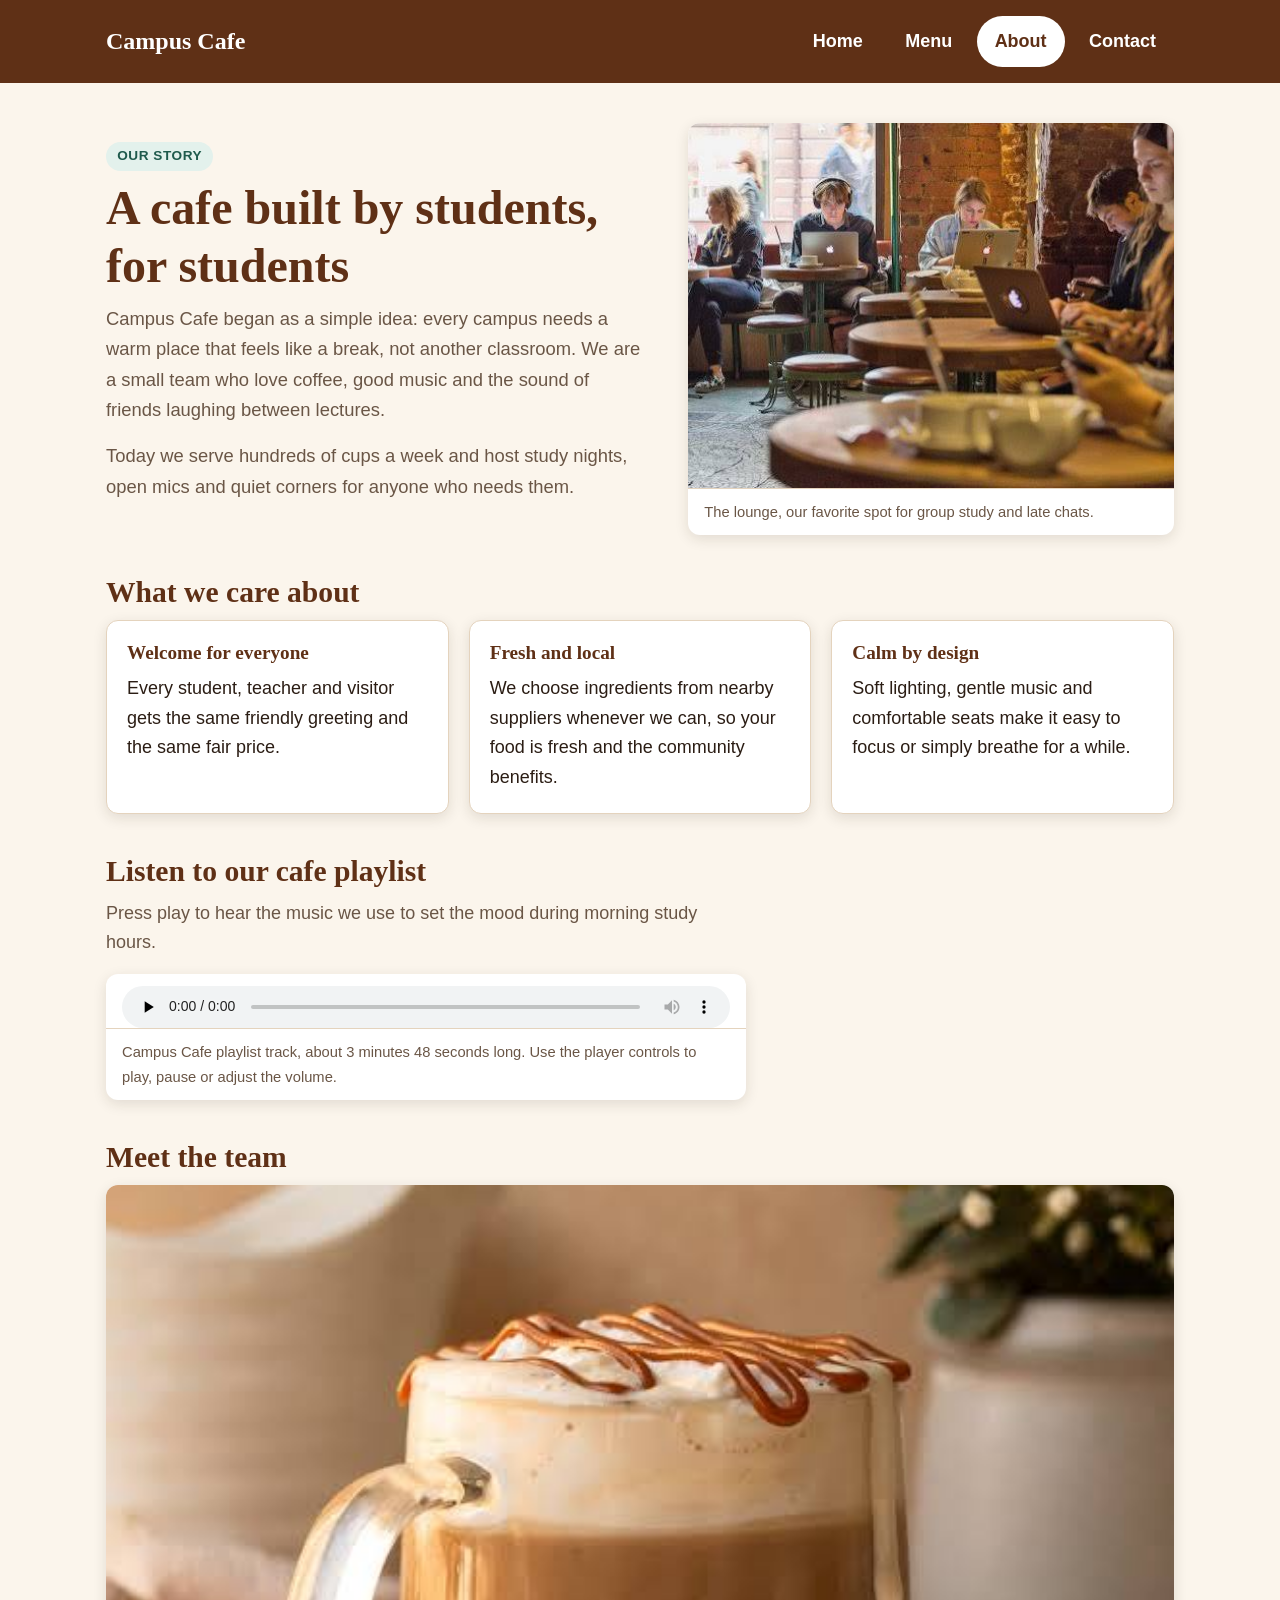
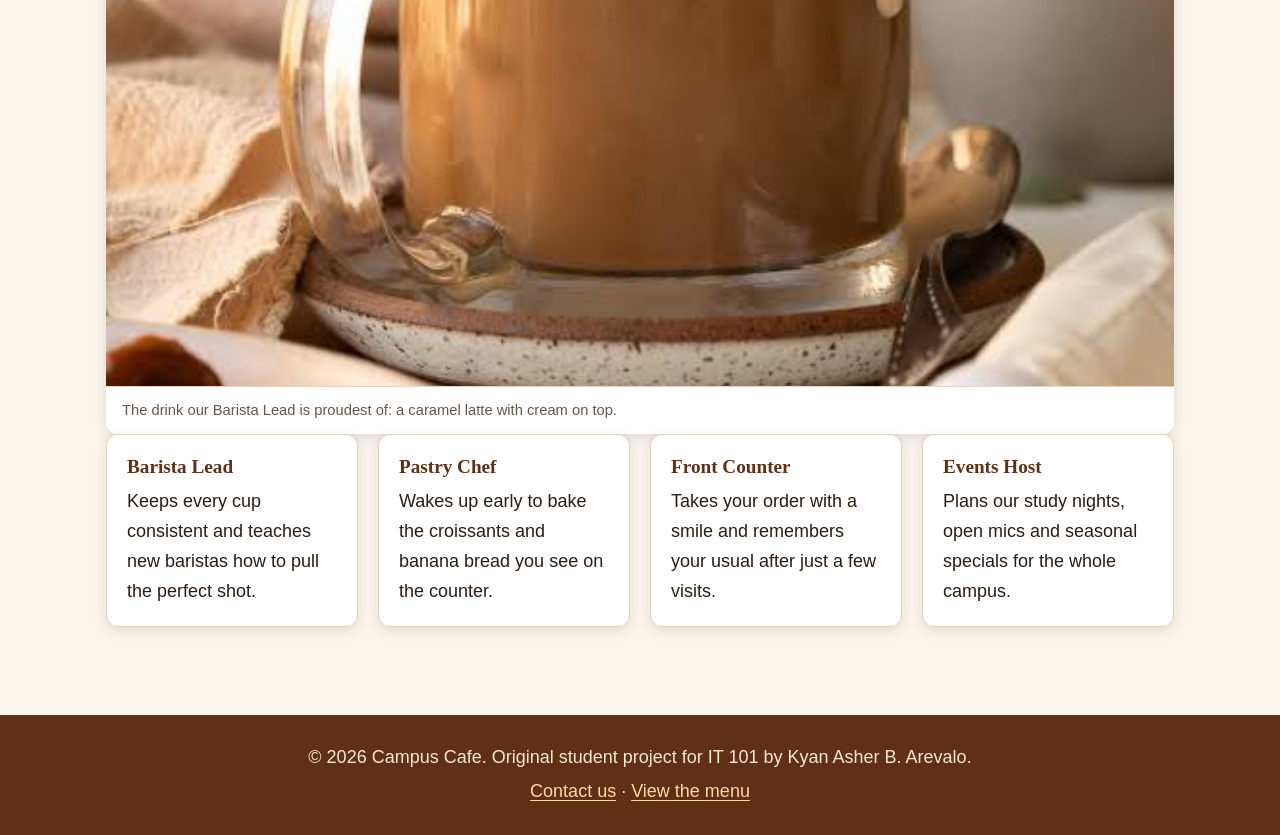
==== ITC FINALS/about.html @ 00d06ed1 "Add files via upload" ====
<!DOCTYPE html>
<html lang="en">
<head>
  <meta charset="UTF-8">
  <meta name="viewport" content="width=device-width, initial-scale=1.0">
  <meta name="description" content="Learn the story of Campus Cafe, meet the team and listen to our cafe playlist.">
  <title>Campus Cafe | About</title>
  <link rel="stylesheet" href="css/style.css">
</head>
<body>
  <a class="skip-link" href="#main-content">Skip to main content</a>

  <header class="site-header">
    <div class="header-inner">
      <a class="brand" href="index.html">Campus Cafe</a>
      <nav class="site-nav" aria-label="Main navigation">
        <ul>
          <li><a href="index.html">Home</a></li>
          <li><a href="menu.html">Menu</a></li>
          <li><a href="about.html" aria-current="page">About</a></li>
          <li><a href="contact.html">Contact</a></li>
        </ul>
      </nav>
    </div>
  </header>

  <main id="main-content">
    <section class="hero" aria-labelledby="page-title">
      <div class="hero-text">
        <span class="eyebrow">Our story</span>
        <h1 id="page-title">A cafe built by students, for students</h1>
        <p>Campus Cafe began as a simple idea: every campus needs a warm place that feels like a break, not another classroom. We are a small team who love coffee, good music and the sound of friends laughing between lectures.</p>
        <p>Today we serve hundreds of cups a week and host study nights, open mics and quiet corners for anyone who needs them.</p>
      </div>
      <figure>
        <img src="image4.png" alt="Students working on laptops at round wooden tables inside a brick-walled cafe" width="480" height="359">
        <figcaption>The lounge, our favorite spot for group study and late chats.</figcaption>
      </figure>
    </section>

    <section aria-labelledby="values-title">
      <h2 id="values-title">What we care about</h2>
      <div class="card-grid">
        <article class="card">
          <h3>Welcome for everyone</h3>
          <p>Every student, teacher and visitor gets the same friendly greeting and the same fair price.</p>
        </article>
        <article class="card">
          <h3>Fresh and local</h3>
          <p>We choose ingredients from nearby suppliers whenever we can, so your food is fresh and the community benefits.</p>
        </article>
        <article class="card">
          <h3>Calm by design</h3>
          <p>Soft lighting, gentle music and comfortable seats make it easy to focus or simply breathe for a while.</p>
        </article>
      </div>
    </section>

    <section aria-labelledby="playlist-title">
      <h2 id="playlist-title">Listen to our cafe playlist</h2>
      <p class="section-intro">Press play to hear the music we use to set the mood during morning study hours.</p>
      <figure class="media-box">
        <audio controls preload="none" aria-describedby="audio-caption">
          <source src="Cafe.mp3" type="audio/mpeg">
          Your browser does not support the audio element. You can download the track from <a href="Cafe.mp3">this link</a>.
        </audio>
        <figcaption id="audio-caption">Campus Cafe playlist track, about 3 minutes 48 seconds long. Use the player controls to play, pause or adjust the volume.</figcaption>
      </figure>
    </section>

    <section aria-labelledby="team-title">
      <h2 id="team-title">Meet the team</h2>
      <figure>
        <img src="image2.png" alt="Glass mug of latte topped with whipped cream and a caramel drizzle, resting on a speckled plate" width="554" height="554">
        <figcaption>The drink our Barista Lead is proudest of: a caramel latte with cream on top.</figcaption>
      </figure>
      <ul class="team-list">
        <li class="card">
          <h3>Barista Lead</h3>
          <p>Keeps every cup consistent and teaches new baristas how to pull the perfect shot.</p>
        </li>
        <li class="card">
          <h3>Pastry Chef</h3>
          <p>Wakes up early to bake the croissants and banana bread you see on the counter.</p>
        </li>
        <li class="card">
          <h3>Front Counter</h3>
          <p>Takes your order with a smile and remembers your usual after just a few visits.</p>
        </li>
        <li class="card">
          <h3>Events Host</h3>
          <p>Plans our study nights, open mics and seasonal specials for the whole campus.</p>
        </li>
      </ul>
    </section>
  </main>

  <footer class="site-footer">
    <p>&copy; 2026 Campus Cafe. Original student project for IT 101 by Kyan Asher B. Arevalo.</p>
    <p><a href="contact.html">Contact us</a> &middot; <a href="menu.html">View the menu</a></p>
  </footer>
</body>
</html>
---- ITC FINALS/css/style.css ----
:root {
  --color-bg: #fbf5ec;
  --color-surface: #ffffff;
  --color-ink: #2b1d14;
  --color-muted: #6a5646;
  --color-brand: #8a4b25;
  --color-brand-dark: #5f3016;
  --color-accent: #2f7a68;
  --color-accent-dark: #1f5a4c;
  --color-line: #e4d3bd;
  --color-focus: #f2a900;
  --font-heading: Georgia, "Times New Roman", serif;
  --font-body: "Segoe UI", Tahoma, Verdana, sans-serif;
  --radius: 12px;
  --shadow: 0 4px 14px rgba(43, 29, 20, 0.12);
  --gap: 1.25rem;
}

*,
*::before,
*::after {
  box-sizing: border-box;
}

html {
  scroll-behavior: smooth;
}

body {
  margin: 0;
  font-family: var(--font-body);
  font-size: 1.0625rem;
  line-height: 1.65;
  color: var(--color-ink);
  background: var(--color-bg);
}

img {
  display: block;
  max-width: 100%;
  height: auto;
}

h1,
h2,
h3 {
  font-family: var(--font-heading);
  line-height: 1.2;
  color: var(--color-brand-dark);
  margin: 0 0 0.6rem;
}

h1 {
  font-size: 2rem;
}

h2 {
  font-size: 1.5rem;
}

h3 {
  font-size: 1.2rem;
}

p {
  margin: 0 0 1rem;
}

a {
  color: var(--color-accent-dark);
  text-underline-offset: 3px;
}

a:hover {
  color: var(--color-brand);
  text-decoration-thickness: 2px;
}

a:focus-visible,
button:focus-visible,
input:focus-visible,
select:focus-visible,
textarea:focus-visible,
audio:focus-visible {
  outline: 3px solid var(--color-focus);
  outline-offset: 3px;
}

.skip-link {
  position: absolute;
  left: 0.5rem;
  top: -3rem;
  padding: 0.5rem 0.9rem;
  background: var(--color-brand-dark);
  color: #fff;
  border-radius: 0 0 8px 8px;
  z-index: 10;
}

.skip-link:focus {
  top: 0;
}

.site-header {
  background: var(--color-brand-dark);
  color: #fff;
}

.header-inner {
  display: flex;
  flex-direction: column;
  align-items: center;
  gap: 0.75rem;
  max-width: 1100px;
  margin: 0 auto;
  padding: 1rem;
}

.brand {
  font-family: var(--font-heading);
  font-size: 1.5rem;
  font-weight: 700;
  color: #fff;
  text-decoration: none;
}

.brand:hover {
  color: #ffd9a8;
}

.site-nav ul {
  display: flex;
  flex-wrap: wrap;
  justify-content: center;
  gap: 0.4rem;
  margin: 0;
  padding: 0;
  list-style: none;
}

.site-nav a {
  display: block;
  padding: 0.55rem 1rem;
  border-radius: 999px;
  color: #fff;
  text-decoration: none;
  font-weight: 600;
  border: 2px solid transparent;
  transition: background 0.2s ease, color 0.2s ease;
}

.site-nav a:hover {
  background: rgba(255, 255, 255, 0.18);
  color: #fff;
}

.site-nav a[aria-current="page"] {
  background: #fff;
  color: var(--color-brand-dark);
}

main {
  max-width: 1100px;
  margin: 0 auto;
  padding: 1.5rem 1rem 3rem;
}

.hero {
  display: grid;
  grid-template-columns: 1fr;
  gap: var(--gap);
  align-items: center;
  margin-bottom: 2.5rem;
}

.hero-text p {
  font-size: 1.15rem;
  color: var(--color-muted);
}

.eyebrow {
  display: inline-block;
  margin-bottom: 0.5rem;
  padding: 0.2rem 0.7rem;
  background: #e3f1ec;
  color: var(--color-accent-dark);
  border-radius: 999px;
  font-size: 0.85rem;
  font-weight: 700;
  letter-spacing: 0.04em;
  text-transform: uppercase;
}

.button-row {
  display: flex;
  flex-wrap: wrap;
  gap: 0.75rem;
  margin-top: 1rem;
}

.button,
button {
  display: inline-block;
  padding: 0.8rem 1.5rem;
  border: 2px solid var(--color-brand);
  border-radius: 999px;
  background: var(--color-brand);
  color: #fff;
  font: inherit;
  font-weight: 700;
  text-decoration: none;
  cursor: pointer;
  transition: background 0.2s ease, transform 0.15s ease, color 0.2s ease;
}

.button:hover,
button:hover {
  background: var(--color-brand-dark);
  border-color: var(--color-brand-dark);
  color: #fff;
  transform: translateY(-2px);
}

.button:active,
button:active {
  transform: translateY(0);
}

.button-outline {
  background: transparent;
  color: var(--color-brand);
}

.button-outline:hover {
  background: var(--color-brand);
  color: #fff;
}

figure img {
  width: 100%;
  aspect-ratio: 4 / 3;
  object-fit: cover;
}

figure {
  margin: 0;
  background: var(--color-surface);
  border-radius: var(--radius);
  box-shadow: var(--shadow);
  overflow: hidden;
}

figcaption {
  padding: 0.7rem 1rem;
  font-size: 0.92rem;
  color: var(--color-muted);
  border-top: 1px solid var(--color-line);
}

section {
  margin-bottom: 2.5rem;
}

.section-intro {
  max-width: 60ch;
  color: var(--color-muted);
}

.card-grid {
  display: grid;
  grid-template-columns: 1fr;
  gap: var(--gap);
}

.card {
  display: flex;
  flex-direction: column;
  background: var(--color-surface);
  border: 1px solid var(--color-line);
  border-radius: var(--radius);
  box-shadow: var(--shadow);
  padding: 1.25rem;
  transition: transform 0.2s ease, box-shadow 0.2s ease;
}

.card:hover {
  transform: translateY(-4px);
  box-shadow: 0 8px 22px rgba(43, 29, 20, 0.18);
}

.card p:last-child {
  margin-bottom: 0;
}

.price {
  margin-top: auto;
  font-weight: 700;
  color: var(--color-accent-dark);
}

.menu-list {
  display: flex;
  flex-direction: column;
  gap: 0.75rem;
  margin: 0;
  padding: 0;
  list-style: none;
}

.menu-list li {
  display: flex;
  flex-wrap: wrap;
  justify-content: space-between;
  gap: 0.25rem 1rem;
  padding: 0.9rem 1rem;
  background: var(--color-surface);
  border: 1px solid var(--color-line);
  border-left: 6px solid var(--color-brand);
  border-radius: var(--radius);
}

.menu-list .item-name {
  font-weight: 700;
}

.menu-list .item-desc {
  flex-basis: 100%;
  margin: 0;
  font-size: 0.95rem;
  color: var(--color-muted);
}

.menu-layout {
  display: grid;
  grid-template-columns: 1fr;
  gap: var(--gap);
}

.hours-table {
  width: 100%;
  border-collapse: collapse;
  background: var(--color-surface);
  border-radius: var(--radius);
  overflow: hidden;
  box-shadow: var(--shadow);
}

.hours-table th,
.hours-table td {
  padding: 0.75rem 1rem;
  text-align: left;
  border-bottom: 1px solid var(--color-line);
}

.hours-table th {
  background: var(--color-brand-dark);
  color: #fff;
}

.hours-table tr:hover td {
  background: #fdf0dc;
}

.media-box {
  max-width: 640px;
}

audio {
  display: block;
  width: 100%;
  padding: 0.75rem 1rem 0;
}

.team-list {
  display: grid;
  grid-template-columns: 1fr;
  gap: var(--gap);
  margin: 0;
  padding: 0;
  list-style: none;
}

.contact-layout {
  display: grid;
  grid-template-columns: 1fr;
  gap: 2rem;
}

.contact-form {
  display: flex;
  flex-direction: column;
  gap: 1.1rem;
  padding: 1.5rem;
  background: var(--color-surface);
  border: 1px solid var(--color-line);
  border-radius: var(--radius);
  box-shadow: var(--shadow);
}

.field {
  display: flex;
  flex-direction: column;
  gap: 0.35rem;
}

.field label {
  font-weight: 700;
}

.required-mark {
  color: #b3261e;
}

.field input,
.field select,
.field textarea {
  width: 100%;
  padding: 0.75rem 0.9rem;
  border: 2px solid var(--color-line);
  border-radius: 8px;
  background: #fffdf9;
  color: var(--color-ink);
  font: inherit;
  transition: border-color 0.2s ease, box-shadow 0.2s ease;
}

.field input:hover,
.field select:hover,
.field textarea:hover {
  border-color: var(--color-brand);
}

.field input:focus,
.field select:focus,
.field textarea:focus {
  border-color: var(--color-accent);
  box-shadow: 0 0 0 4px rgba(47, 122, 104, 0.2);
}

.field input:user-invalid,
.field select:user-invalid,
.field textarea:user-invalid {
  border-color: #b3261e;
}

.field textarea {
  min-height: 9rem;
  resize: vertical;
}

.form-note {
  margin: 0;
  font-size: 0.9rem;
  color: var(--color-muted);
}

.contact-form button {
  align-self: stretch;
}

.info-panel {
  padding: 1.5rem;
  background: #e3f1ec;
  border-radius: var(--radius);
}

.info-panel ul {
  margin: 0;
  padding-left: 1.2rem;
}

.site-footer {
  background: var(--color-brand-dark);
  color: #f6e7d3;
  text-align: center;
  padding: 1.5rem 1rem;
}

.site-footer p {
  margin: 0.25rem 0;
}

.site-footer a {
  color: #ffd9a8;
}

.site-footer a:hover {
  color: #fff;
}

@media (min-width: 600px) {
  h1 {
    font-size: 2.5rem;
  }

  .card-grid {
    grid-template-columns: repeat(2, 1fr);
  }

  .team-list {
    grid-template-columns: repeat(2, 1fr);
  }

  .contact-form button {
    align-self: flex-start;
  }
}

@media (min-width: 960px) {
  body {
    font-size: 1.125rem;
  }

  h1 {
    font-size: 3rem;
  }

  h2 {
    font-size: 1.85rem;
  }

  .header-inner {
    flex-direction: row;
    justify-content: space-between;
  }

  main {
    padding-top: 2.5rem;
  }

  .hero {
    grid-template-columns: 1.1fr 1fr;
    gap: 3rem;
  }

  .card-grid {
    grid-template-columns: repeat(3, 1fr);
  }

  .menu-layout {
    grid-template-columns: 1fr 1fr;
  }

  .team-list {
    grid-template-columns: repeat(4, 1fr);
  }

  .contact-layout {
    grid-template-columns: 1.4fr 1fr;
    align-items: start;
  }
}

@media (prefers-reduced-motion: reduce) {
  * {
    transition: none !important;
    scroll-behavior: auto !important;
  }
}
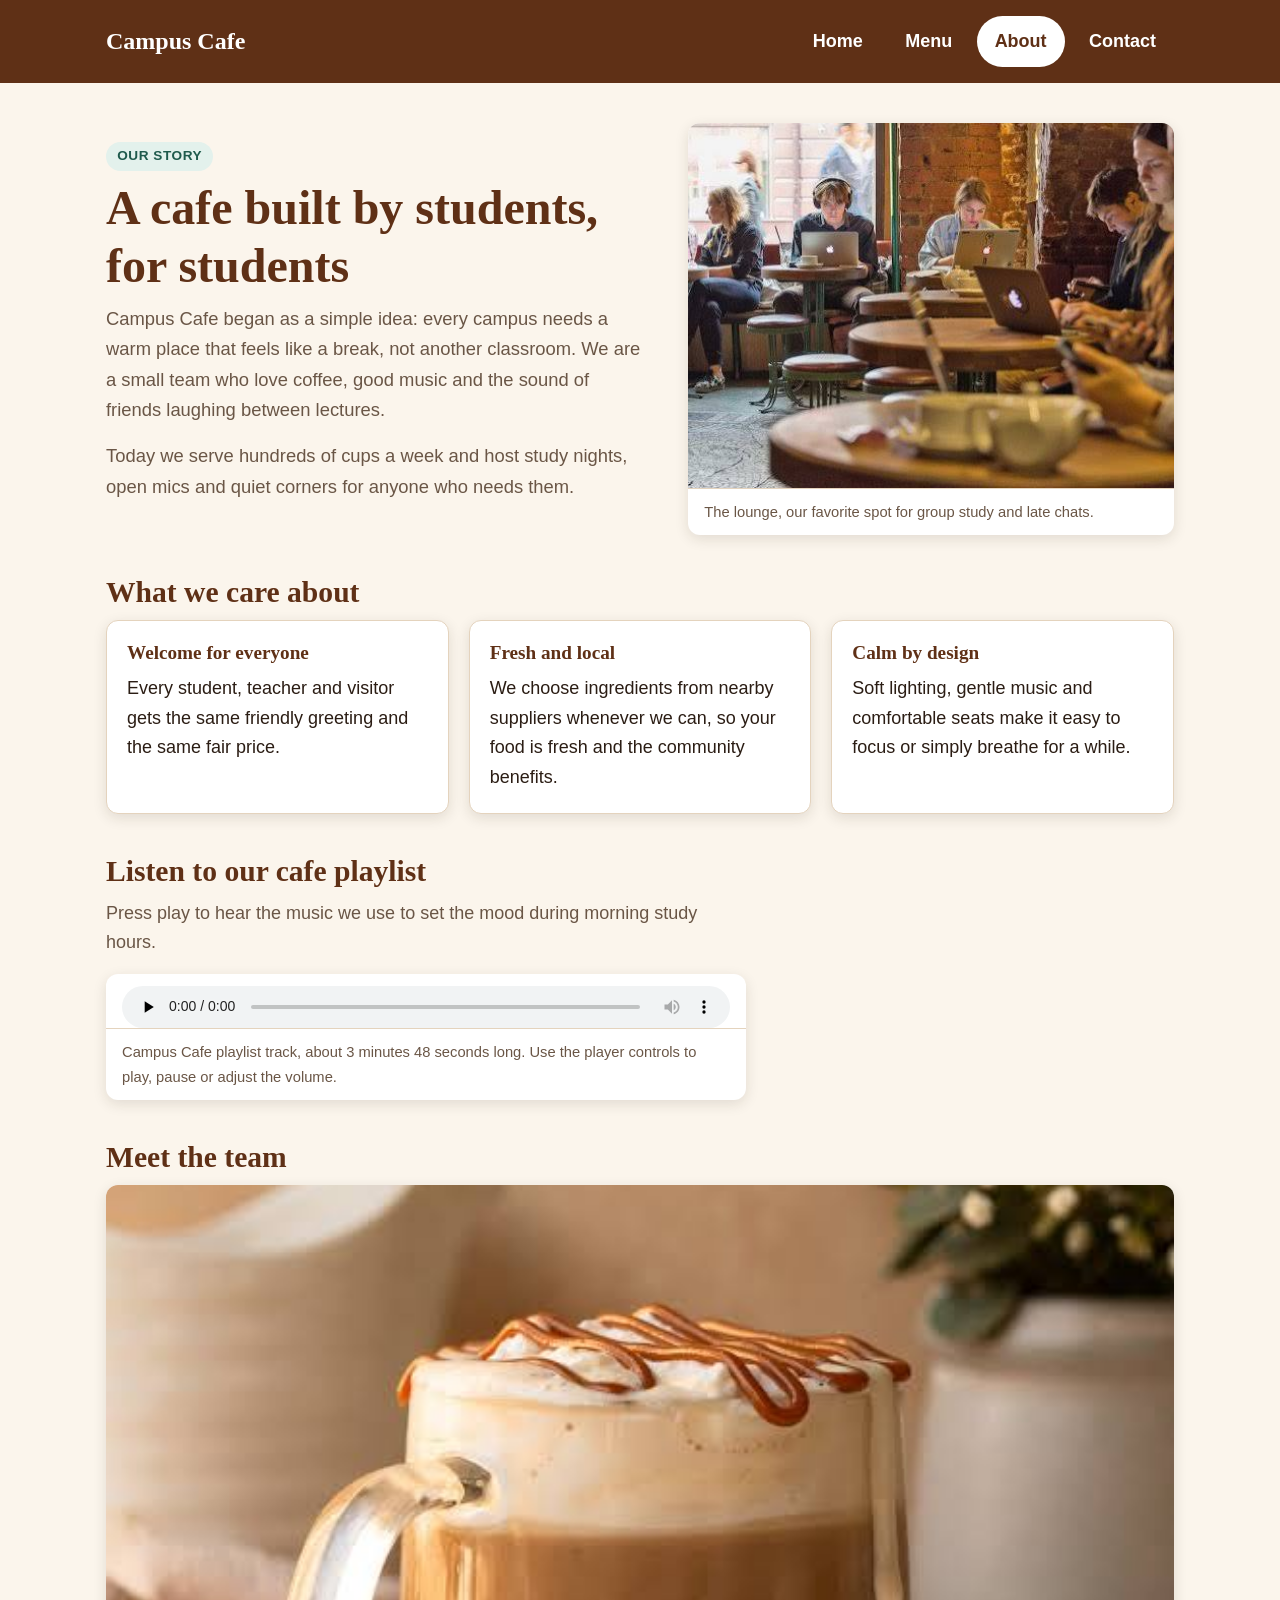
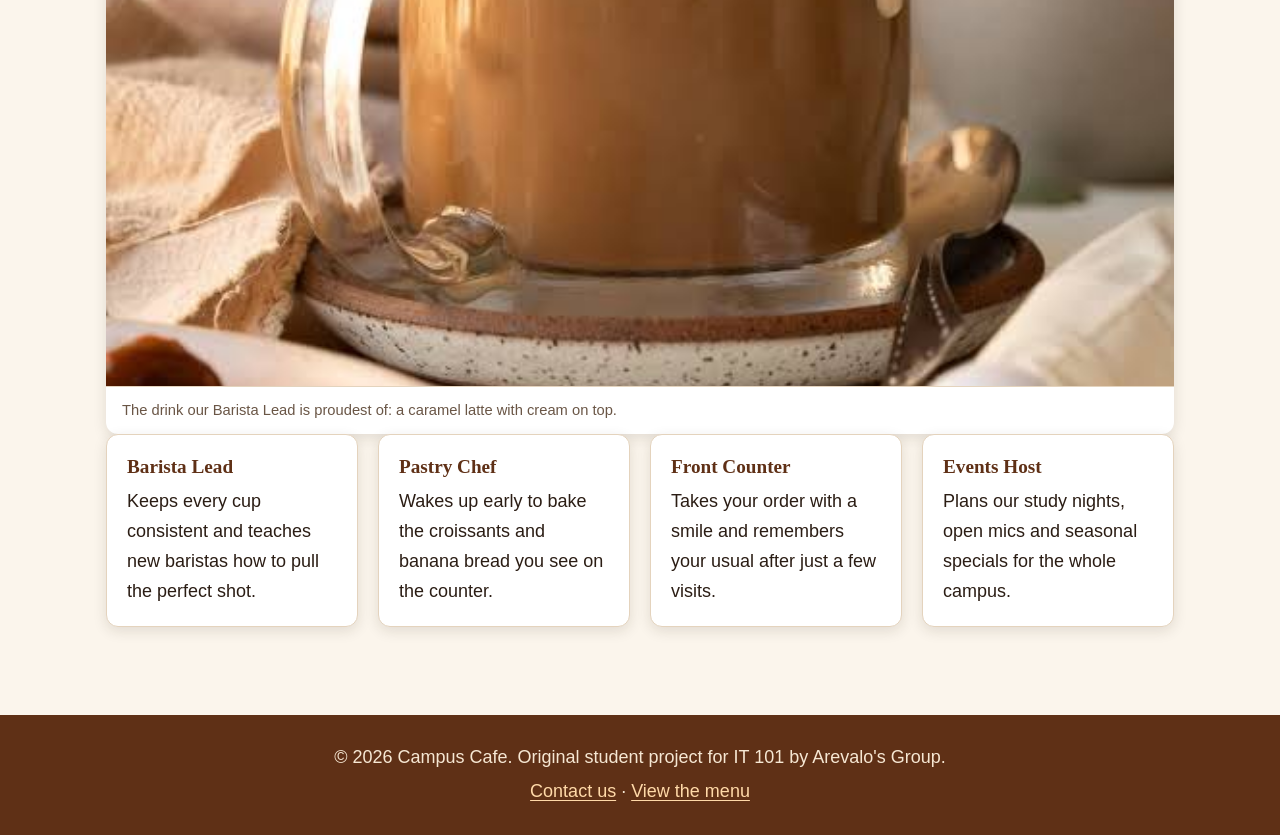
==== commit 3c6729d9: "Fix HTML encoding issues in about.html" ====
--- a/ITC FINALS/about.html
+++ b/ITC FINALS/about.html
@@ -96,8 +96,8 @@
   </main>
 
   <footer class="site-footer">
-    <p>&copy; 2026 Campus Cafe. Original student project for IT 101 by Kyan Asher B. Arevalo.</p>
+    <p>&copy; 2026 Campus Cafe. Original student project for IT 101 by Arevalo's Group.</p>
     <p><a href="contact.html">Contact us</a> &middot; <a href="menu.html">View the menu</a></p>
   </footer>
 </body>
-</html>+</html>
